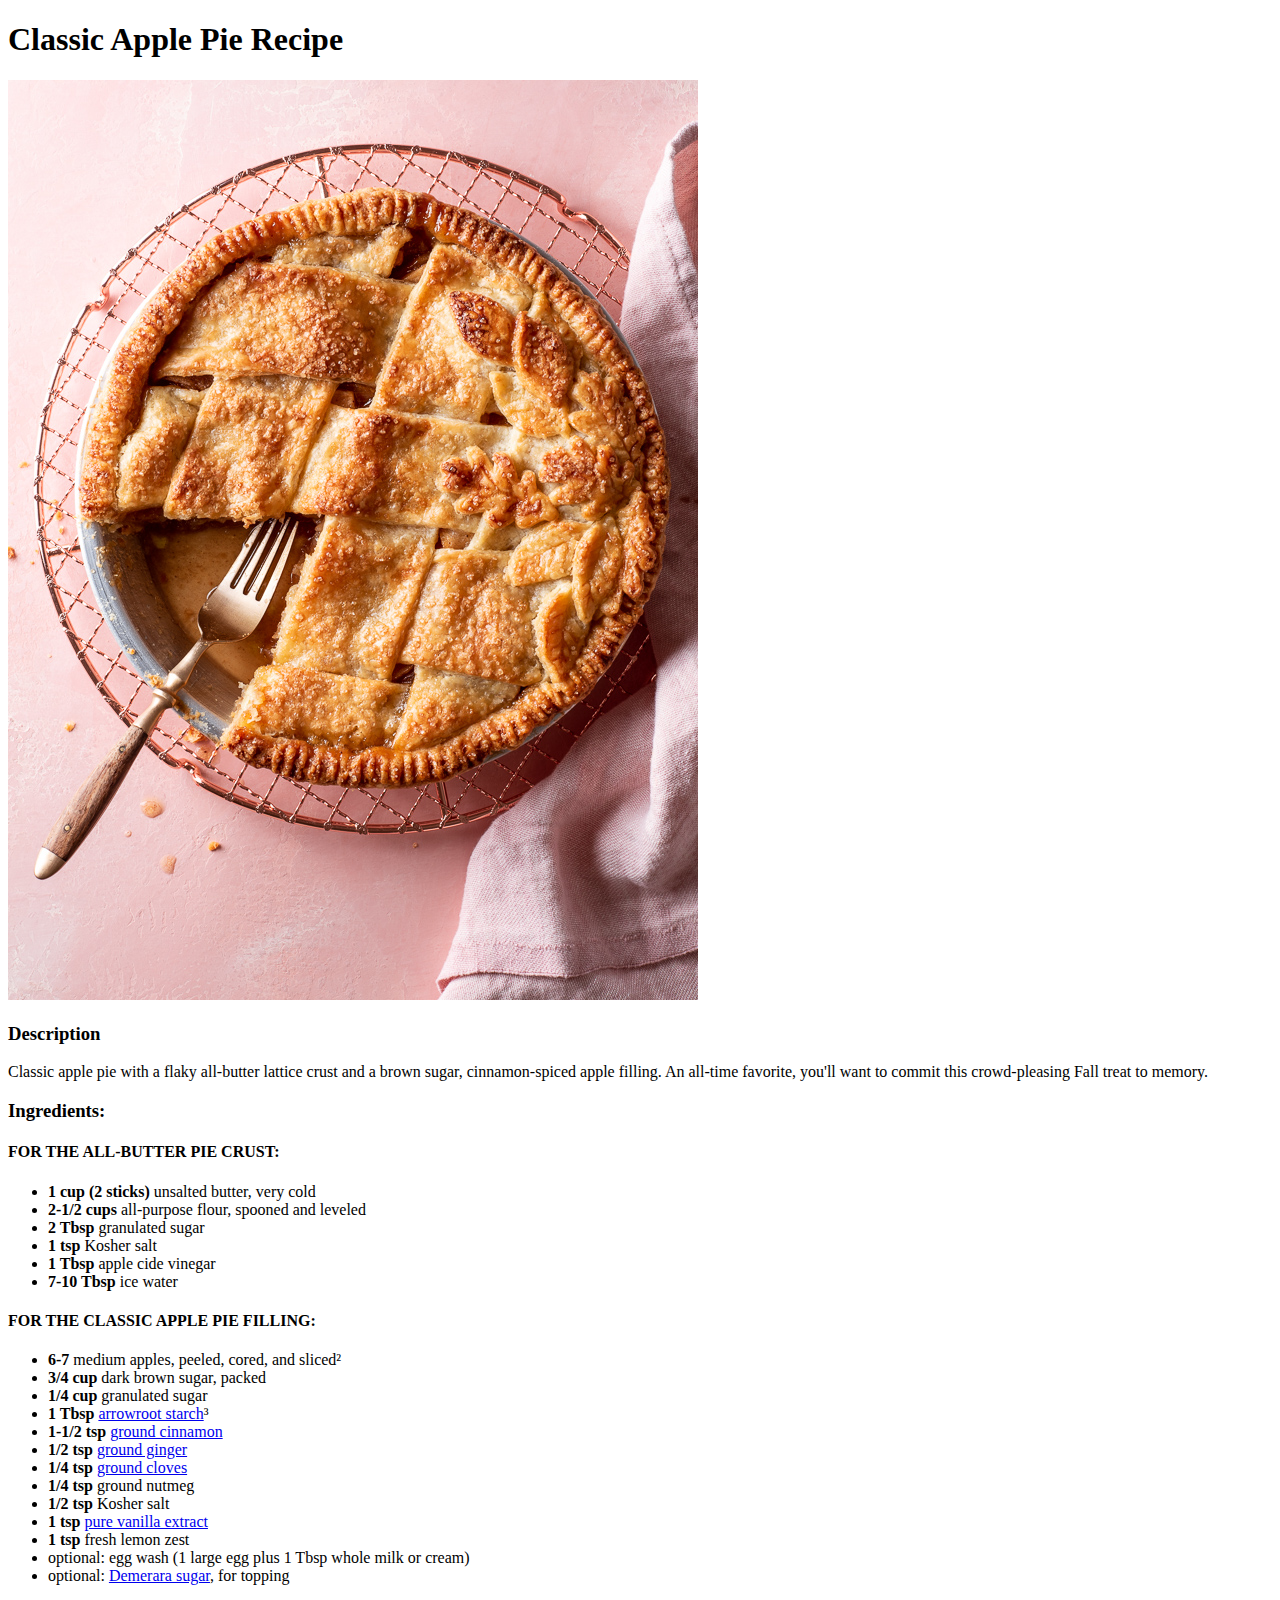
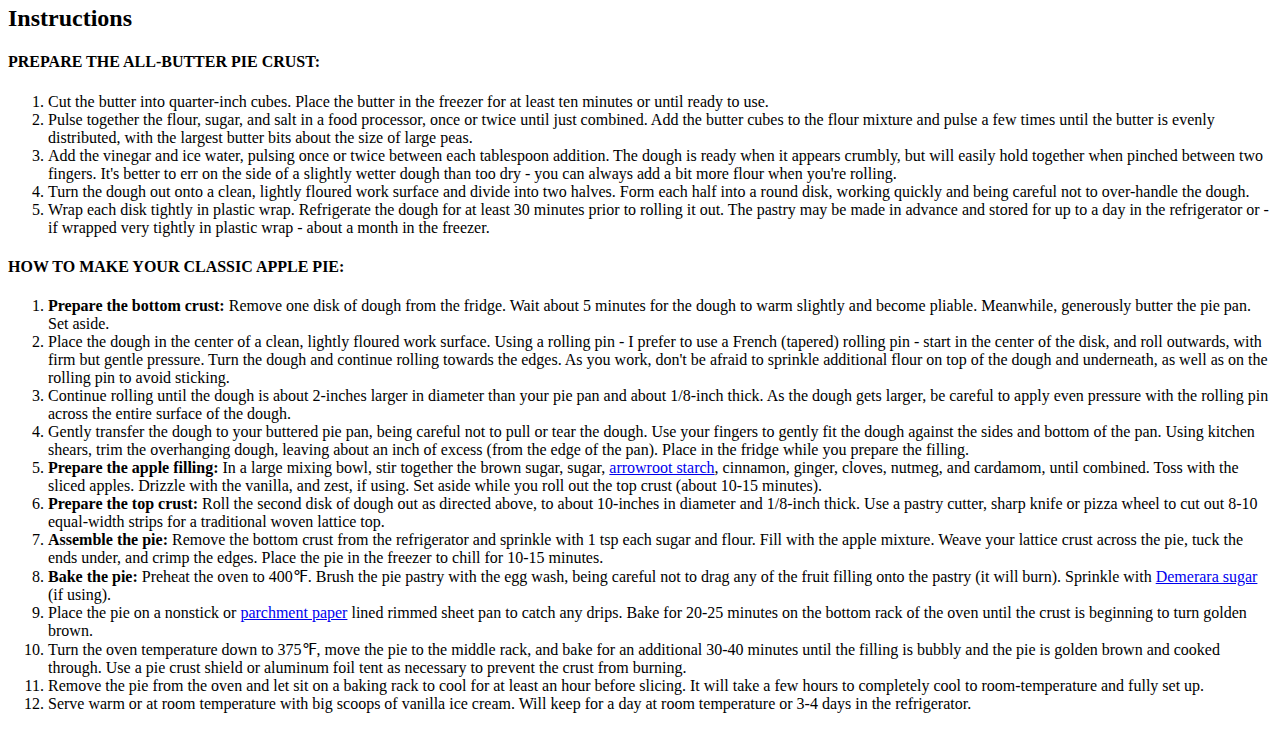
==== recipes/apple_pie.html @ 7f5e879c "Beautified all files" ====
<!DOCTYPE html>
<html lang="en">

<head>
  <meta charset="UTF-8">
  <meta name="viewport" content="width=device-width, initial-scale=1.0">
  <title>Classic Apple Pie Recipe</title>
</head>

<body>
  <h1>Classic Apple Pie Recipe</h1>
  <a href="https://www.forkknifeswoon.com/classic-apple-pie/" target="_blank"><img src="../images/apple_pie.jpg"
      alt="Image of Apple Pie" /></a>
  <h3>Description</h3>
  <p>Classic apple pie with a flaky all-butter lattice crust and a brown sugar, cinnamon-spiced apple filling. An
    all-time favorite, you'll want to commit this crowd-pleasing Fall treat to memory.</p>

  <h3>Ingredients:</h3>
  <h4>FOR THE ALL-BUTTER PIE CRUST:</h4>
  <ul>
    <li><strong>1 cup (2 sticks)</strong> unsalted butter, very cold</li>
    <li><strong>2-1/2 cups</strong> all-purpose flour, spooned and leveled</li>
    <li><strong>2 Tbsp</strong> granulated sugar</li>
    <li><strong>1 tsp</strong> Kosher salt</li>
    <li><strong>1 Tbsp</strong> apple cide vinegar</li>
    <li><strong>7-10 Tbsp</strong> ice water</li>
  </ul>

  <h4>FOR THE CLASSIC APPLE PIE FILLING:</h4>
  <ul>
    <li><strong>6-7</strong> medium apples, peeled, cored, and sliced²</li>
    <li><strong>3/4 cup</strong> dark brown sugar, packed</li>
    <li><strong>1/4 cup</strong> granulated sugar</li>
    <li><strong>1 Tbsp </strong><a
        href="https://www.amazon.co.uk/s?k=Bob%27s+Red+Mill+Arrowroot+Starch+%2F+Flour%2C+16+Ounce+%28Pack+of+1%29&linkCode=gg3&linkId=a192e59751377b68f33fb953cc9ed6a9&tag=forkniswo-20&ref=as_li_ss_tl"
        target="_blank">arrowroot starch</a>³</li>
    <li><strong>1-1/2 tsp </strong><a
        href="https://www.amazon.co.uk/s?k=365+by+Whole+Foods+Market%2C+Cinnamon+Ground+Organic%2C+1.9+Ounce&linkCode=gg3&linkId=10aeef549580f76fd2378245e97ea18b&tag=forkniswo-20&ref=as_li_ss_tl"
        target="_blank">ground cinnamon</a></li>
    <li><strong>1/2 tsp </strong><a
        href="https://www.amazon.co.uk/s?k=365+by+Whole+Foods+Market%2C+Ginger+Ground+Organic%2C+1.52+Ounce&linkCode=gg3&linkId=aa2f5ff248ae605190d420aa994006b0&tag=forkniswo-20&ref=as_li_ss_tl"
        target="_blank">ground ginger</a></li>
    <li><strong>1/4 tsp </strong><a
        href="https://www.amazon.co.uk/s?k=365+by+Whole+Foods+Market%2C+Cloves+Ground+Organic%2C+1.87+Ounce&linkCode=gg3&linkId=423d7441d3543e0be65653d5c7129d16&tag=forkniswo-20&ref=as_li_ss_tl"
        target="_blank">ground cloves</a></li>
    <li><strong>1/4 tsp</strong> ground nutmeg</li>
    <li><strong>1/2 tsp</strong> Kosher salt</li>
    <li><strong>1 tsp </strong><a
        href="https://www.amazon.co.uk/dp/B0000VLU0I/ref=as_li_ss_tl?psc=0&ref_=lv_ov_lig_dp_it&coliid=I1C3OZBNUNXVL1&language=en_US&colid=18I6DTYMBRQOP&linkCode=gg2&linkId=5f908bd9967e2613d0cbfd84f0d61730&tag=forkniswo-20"
        target="_blank">pure vanilla extract</a></li>
    <li><strong>1 tsp</strong> fresh lemon zest</li>
    <li>optional: egg wash (1 large egg plus 1 Tbsp whole milk or cream)</li>
    <li>optional: <a
        href="https://www.amazon.co.uk/s?k=Demerara+Baking+Sugar%2C+16+Oz%2C+16+Oz&linkCode=gg3&linkId=b2436046b59e87fa461bf532bc180e7f&tag=forkniswo-20&ref=as_li_ss_tl"
        target="_blank">Demerara sugar</a>, for topping</li>
  </ul>

  <h2>Instructions</h2>
  <h4>PREPARE THE ALL-BUTTER PIE CRUST:</h4>
  <ol>
    <li>Cut the butter into quarter-inch cubes. Place the butter in the freezer for at least ten minutes or until ready
      to use.</li>
    <li>Pulse together the flour, sugar, and salt in a food processor, once or twice until just combined. Add the butter
      cubes to the flour mixture and pulse a few times until the butter is evenly distributed, with the largest butter
      bits about the size of large peas.</li>
    <li>Add the vinegar and ice water, pulsing once or twice between each tablespoon addition. The dough is ready when
      it appears crumbly, but will easily hold together when pinched between two fingers. It's better to err on the side
      of a slightly wetter dough than too dry - you can always add a bit more flour when you're rolling.</li>
    <li>Turn the dough out onto a clean, lightly floured work surface and divide into two halves. Form each half into a
      round disk, working quickly and being careful not to over-handle the dough.</li>
    <li>Wrap each disk tightly in plastic wrap. Refrigerate the dough for at least 30 minutes prior to rolling it out.
      The pastry may be made in advance and stored for up to a day in the refrigerator or - if wrapped very tightly in
      plastic wrap - about a month in the freezer.</li>
  </ol>
  <h4>HOW TO MAKE YOUR CLASSIC APPLE PIE:</h4>
  <ol>
    <li><strong>Prepare the bottom crust:</strong> Remove one disk of dough from the fridge. Wait about 5 minutes for
      the dough to warm slightly and become pliable. Meanwhile, generously butter the pie pan. Set aside.</li>
    <li>Place the dough in the center of a clean, lightly floured work surface. Using a rolling pin - I prefer to use a
      French (tapered) rolling pin - start in the center of the disk, and roll outwards, with firm but gentle pressure.
      Turn the dough and continue rolling towards the edges. As you work, don't be afraid to sprinkle additional flour
      on top of the dough and underneath, as well as on the rolling pin to avoid sticking.</li>
    <li>Continue rolling until the dough is about 2-inches larger in diameter than your pie pan and about 1/8-inch
      thick. As the dough gets larger, be careful to apply even pressure with the rolling pin across the entire surface
      of the dough.</li>
    <li>Gently transfer the dough to your buttered pie pan, being careful not to pull or tear the dough. Use your
      fingers to gently fit the dough against the sides and bottom of the pan. Using kitchen shears, trim the
      overhanging dough, leaving about an inch of excess (from the edge of the pan). Place in the fridge while you
      prepare the filling.</li>
    <li><strong>Prepare the apple filling:</strong> In a large mixing bowl, stir together the brown sugar, sugar, <a
        href="https://www.amazon.co.uk/s?k=Bob%27s+Red+Mill+Arrowroot+Starch+%2F+Flour%2C+16+Ounce+%28Pack+of+1%29&linkCode=gg3&linkId=a192e59751377b68f33fb953cc9ed6a9&tag=forkniswo-20&ref=as_li_ss_tl"
        target="_blank">arrowroot starch</a>, cinnamon, ginger, cloves, nutmeg, and cardamom, until combined. Toss with
      the sliced apples. Drizzle with the vanilla, and zest, if using. Set aside while you roll out the top crust (about
      10-15 minutes).</li>
    <li><strong>Prepare the top crust:</strong> Roll the second disk of dough out as directed above, to about 10-inches
      in diameter and 1/8-inch thick. Use a pastry cutter, sharp knife or pizza wheel to cut out 8-10 equal-width strips
      for a traditional woven lattice top.</li>
    <li><strong>Assemble the pie:</strong> Remove the bottom crust from the refrigerator and sprinkle with 1 tsp each
      sugar and flour. Fill with the apple mixture. Weave your lattice crust across the pie, tuck the ends under, and
      crimp the edges. Place the pie in the freezer to chill for 10-15 minutes.</li>
    <li><strong>Bake the pie:</strong> Preheat the oven to 400℉. Brush the pie pastry with the egg wash, being careful
      not to drag any of the fruit filling onto the pastry (it will burn). Sprinkle with <a
        href="https://www.amazon.co.uk/s?k=Demerara+Baking+Sugar%2C+16+Oz%2C+16+Oz&linkCode=gg3&linkId=b2436046b59e87fa461bf532bc180e7f&tag=forkniswo-20&ref=as_li_ss_tl"
        target="_blank">Demerara sugar</a> (if using).</li>
    <li>Place the pie on a nonstick or <a
        href="https://www.amazon.co.uk/dp/B000U5U6T0/ref=as_li_ss_tl?dchild=1&keywords=parchment+paper+sheets+if+you+care&language=en_US&sr=8-6&linkCode=gg2&linkId=d16c3269ea5923426fc53224db793268&tag=forkniswo-20"
        target="_blank">parchment paper</a> lined rimmed sheet pan to catch any drips. Bake for 20-25 minutes on the
      bottom rack of the oven until the crust is beginning to turn golden brown.</li>
    <li>Turn the oven temperature down to 375℉, move the pie to the middle rack, and bake for an additional 30-40
      minutes until the filling is bubbly and the pie is golden brown and cooked through. Use a pie crust shield or
      aluminum foil tent as necessary to prevent the crust from burning.</li>
    <li>Remove the pie from the oven and let sit on a baking rack to cool for at least an hour before slicing. It will
      take a few hours to completely cool to room-temperature and fully set up.</li>
    <li>Serve warm or at room temperature with big scoops of vanilla ice cream. Will keep for a day at room temperature
      or 3-4 days in the refrigerator.</li>
  </ol>

</body>

</html>
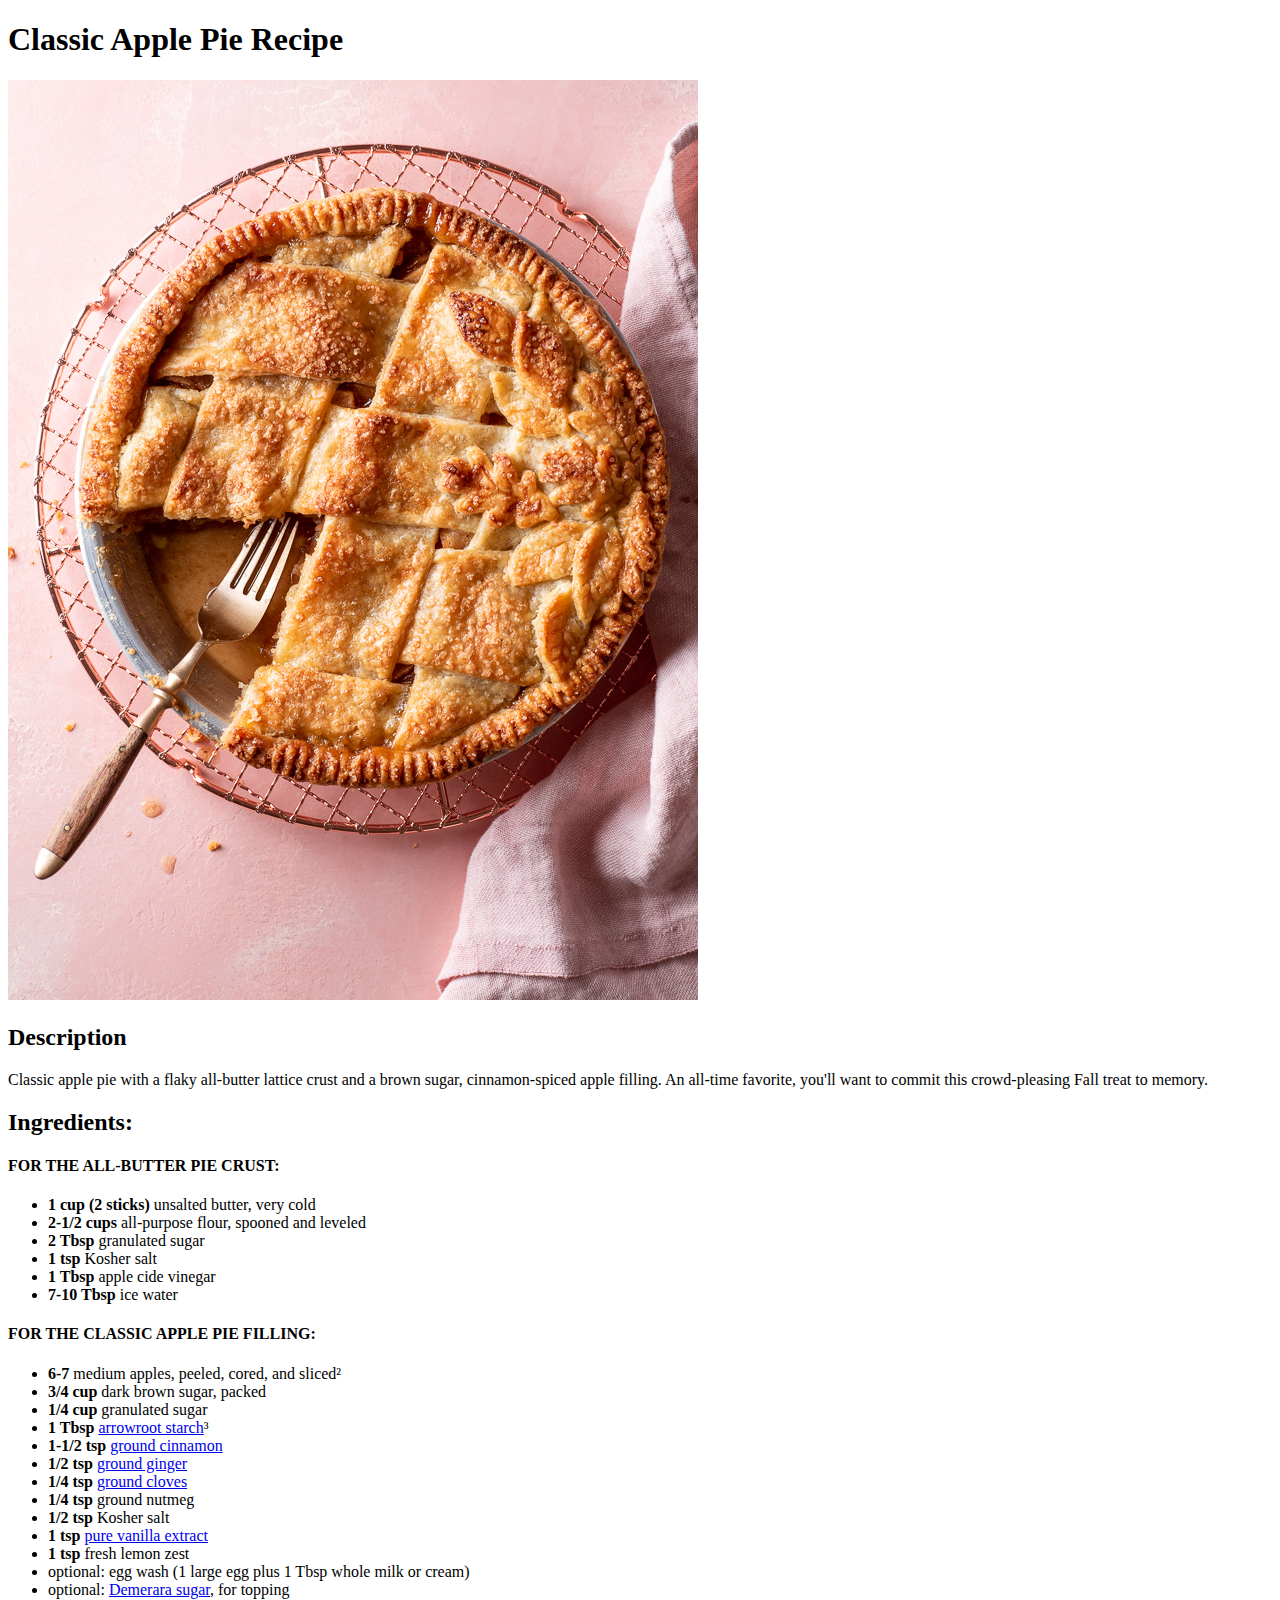
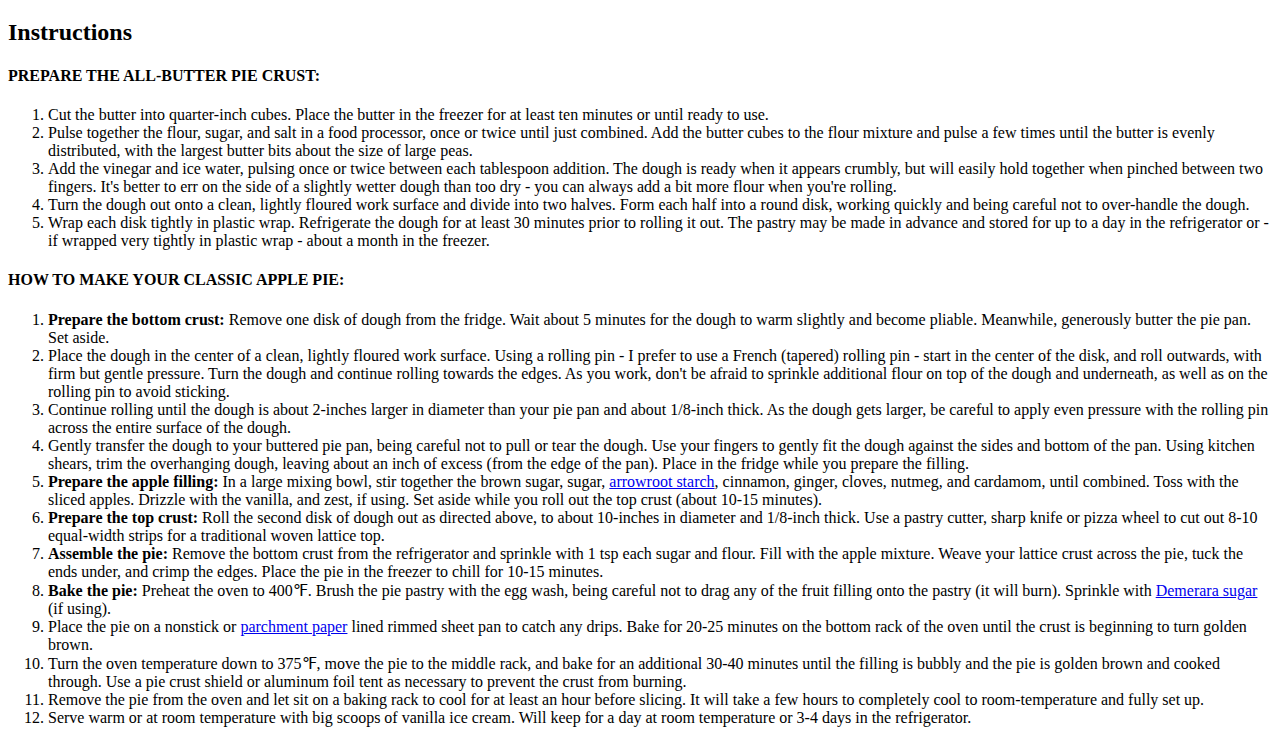
==== commit 408c194a: "Updated headings and fixed typo" ====
--- a/recipes/apple_pie.html
+++ b/recipes/apple_pie.html
@@ -11,11 +11,11 @@
   <h1>Classic Apple Pie Recipe</h1>
   <a href="https://www.forkknifeswoon.com/classic-apple-pie/" target="_blank"><img src="../images/apple_pie.jpg"
       alt="Image of Apple Pie" /></a>
-  <h3>Description</h3>
+  <h2>Description</h2>
   <p>Classic apple pie with a flaky all-butter lattice crust and a brown sugar, cinnamon-spiced apple filling. An
     all-time favorite, you'll want to commit this crowd-pleasing Fall treat to memory.</p>
 
-  <h3>Ingredients:</h3>
+  <h2>Ingredients:</h2>
   <h4>FOR THE ALL-BUTTER PIE CRUST:</h4>
   <ul>
     <li><strong>1 cup (2 sticks)</strong> unsalted butter, very cold</li>
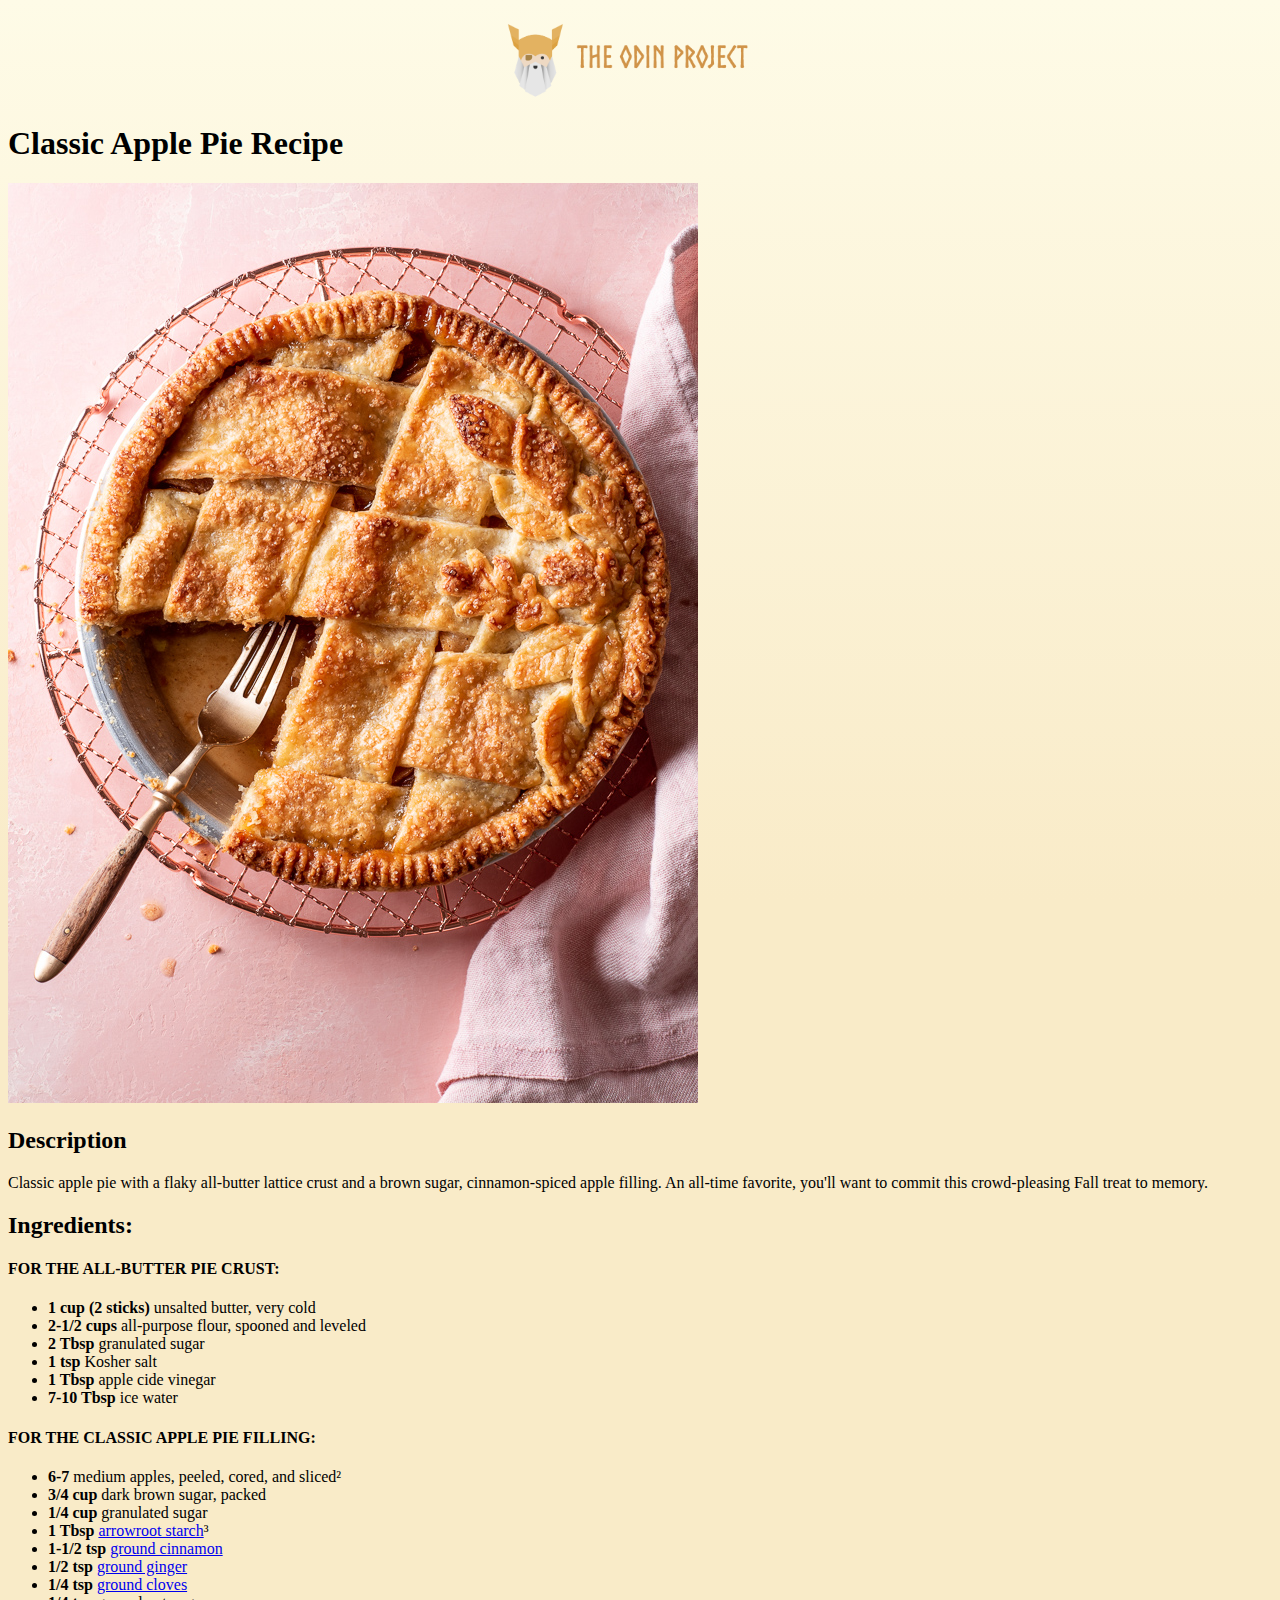
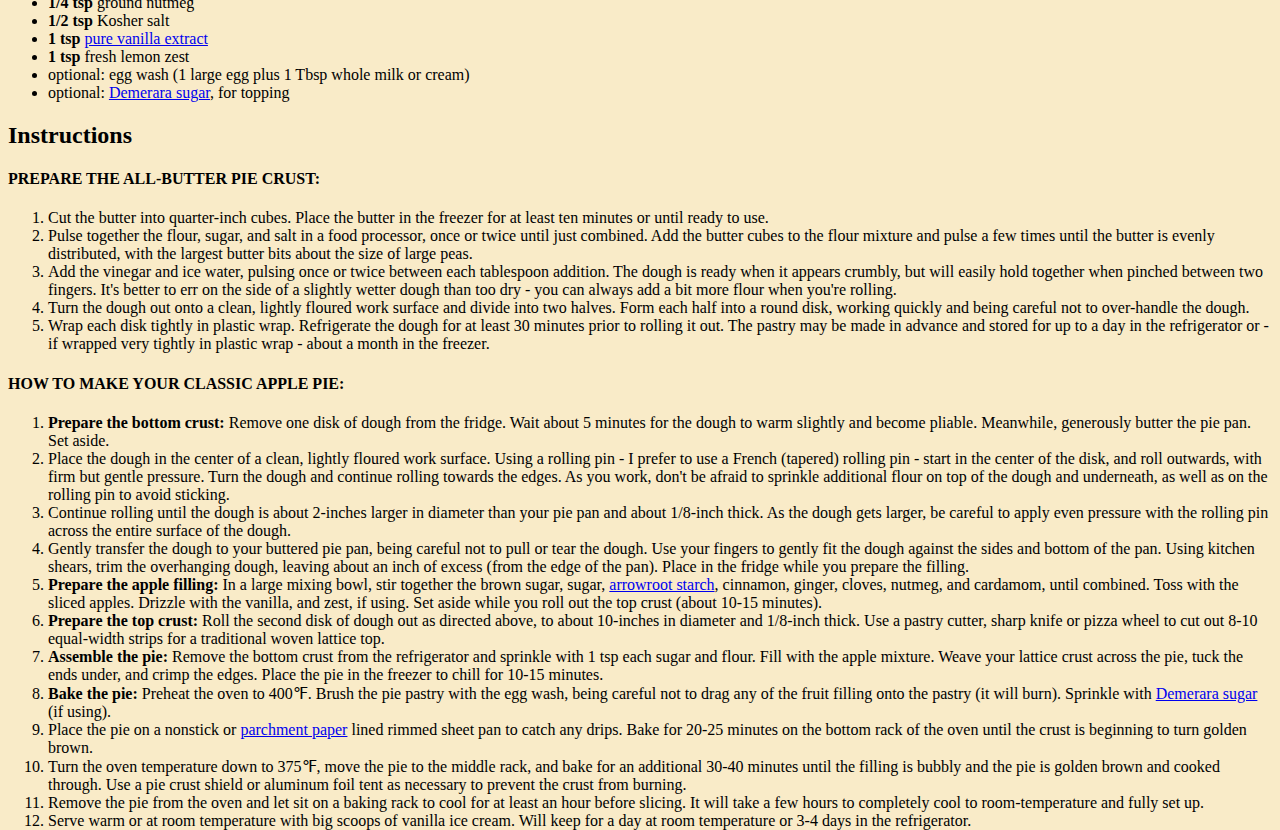
==== commit 5c56fa12: "Added logo to recipes and redirects to index.html" ====
--- a/recipes/apple_pie.html
+++ b/recipes/apple_pie.html
@@ -4,10 +4,19 @@
 <head>
   <meta charset="UTF-8">
   <meta name="viewport" content="width=device-width, initial-scale=1.0">
+   <!-- Google Fonts -->
+   <link rel="preconnect" href="https://fonts.googleapis.com">
+   <link rel="preconnect" href="https://fonts.gstatic.com" crossorigin>
+   <!-- Title -->
   <title>Classic Apple Pie Recipe</title>
+  <!-- CSS Link -->
+  <link rel="stylesheet" href="recipes.css" />
 </head>
 
 <body>
+  <!-- Logo -->
+  <a href="../index.html"><img id="logo" src="../images/logo.png" alt="The Odin Project logo" /></a>
+
   <h1>Classic Apple Pie Recipe</h1>
   <a href="https://www.forkknifeswoon.com/classic-apple-pie/" target="_blank"><img src="../images/apple_pie.jpg"
       alt="Image of Apple Pie" /></a>
--- a/recipes/recipes.css
+++ b/recipes/recipes.css
@@ -0,0 +1,19 @@
+/* SELECTORS */
+html{
+  height:100vh;
+  background: linear-gradient(#FEFBE7, #F9EBC8);
+  background-color: #F9EBC8;
+  background-repeat: no-repeat;
+}
+
+/* CLASS SELECTORS */
+
+
+
+/* ID SELECTORS */
+#logo{
+  display: block;
+  height: auto;
+  width:300px;
+  margin: 20px auto;
+}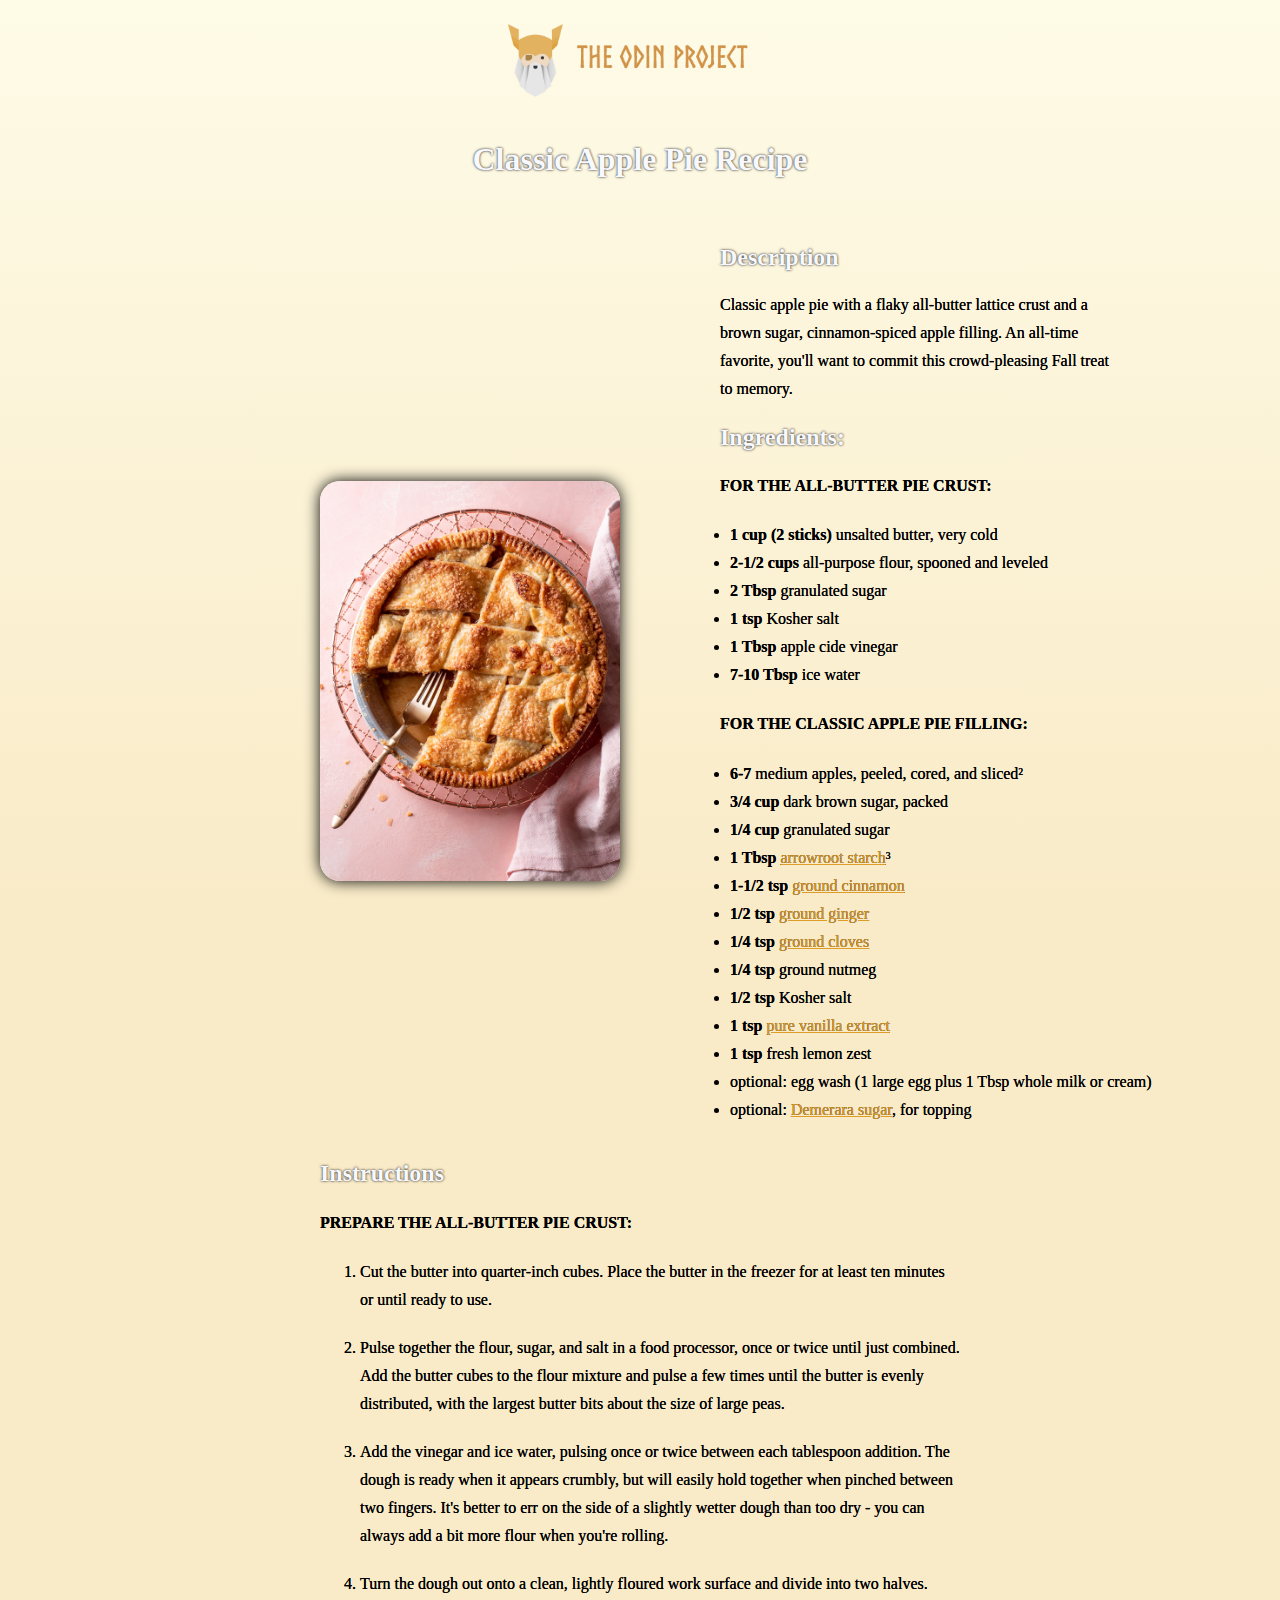
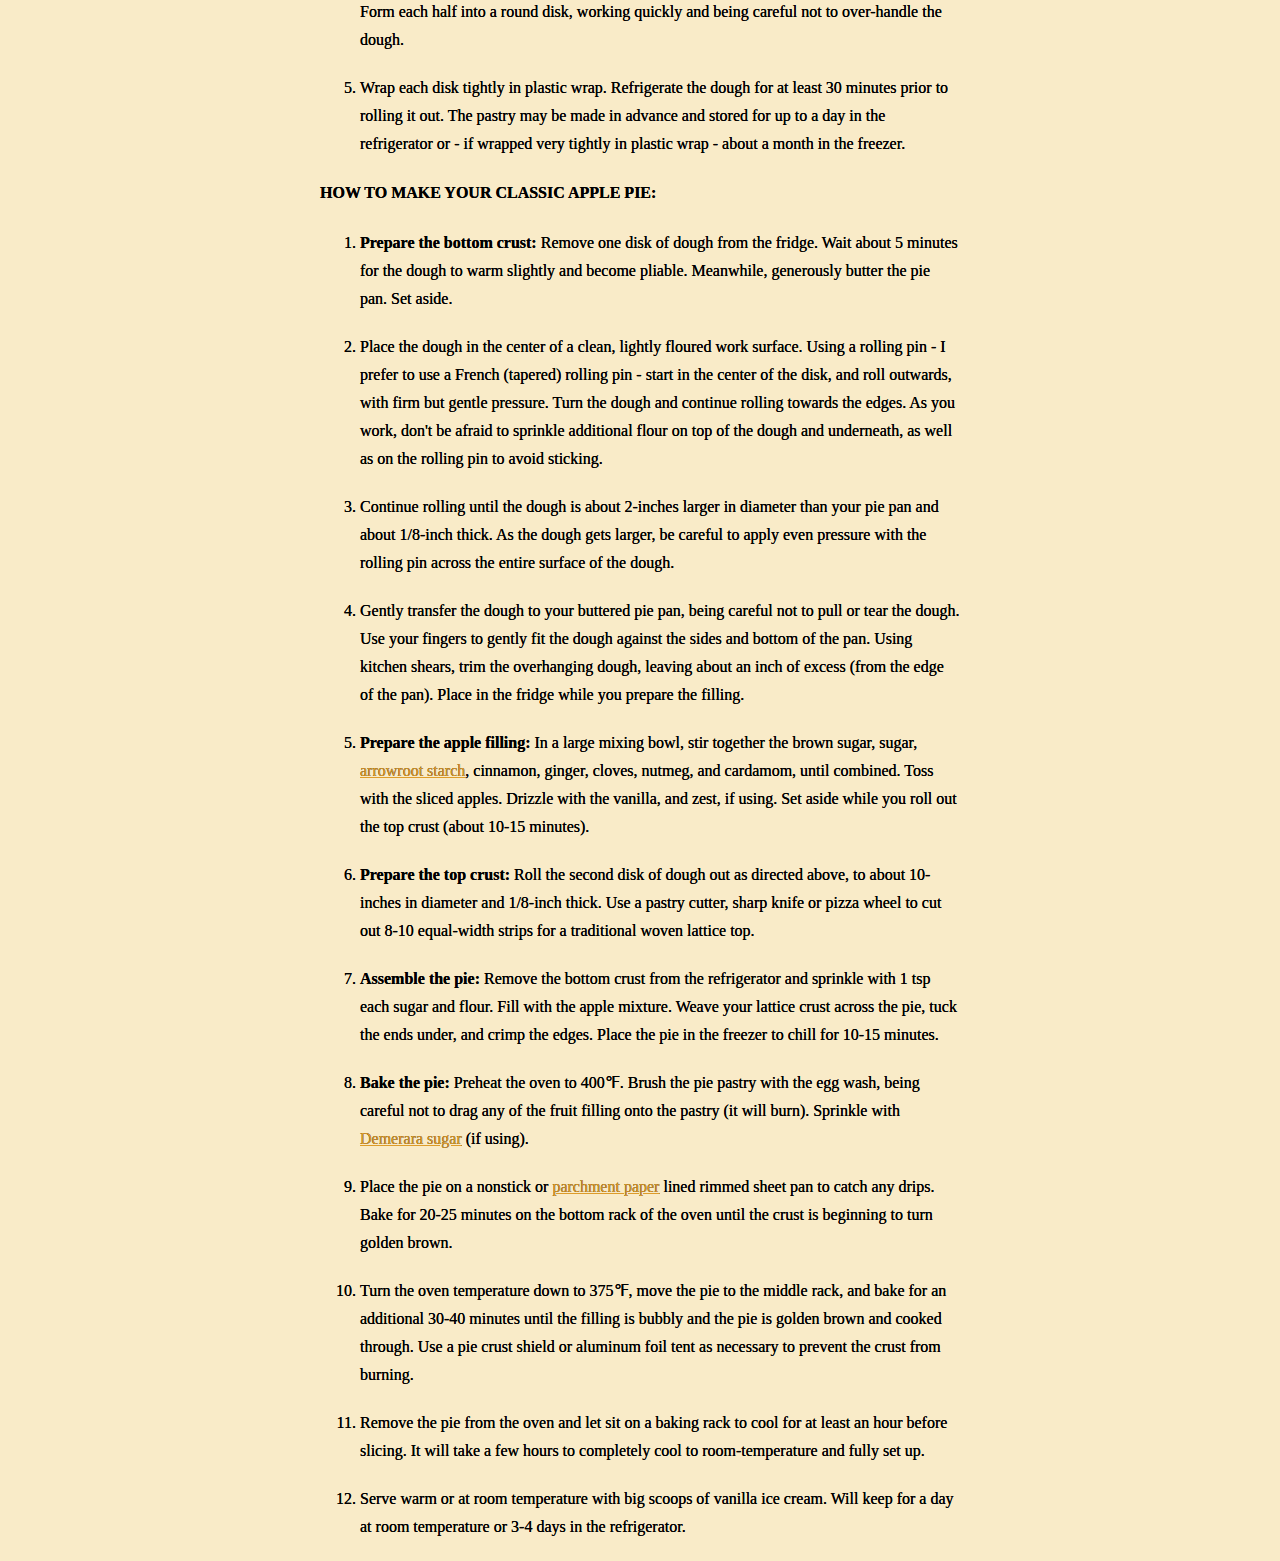
==== commit f5c8d138: "Updated structure for apple_pie.html" ====
--- a/recipes/apple_pie.html
+++ b/recipes/apple_pie.html
@@ -17,13 +17,20 @@
   <!-- Logo -->
   <a href="../index.html"><img id="logo" src="../images/logo.png" alt="The Odin Project logo" /></a>
 
+  <div class="container">
+    <div class="item">
   <h1>Classic Apple Pie Recipe</h1>
-  <a href="https://www.forkknifeswoon.com/classic-apple-pie/" target="_blank"><img src="../images/apple_pie.jpg"
+  </div>
+  <div class="item-group">
+  <a href="https://www.forkknifeswoon.com/classic-apple-pie/" target="_blank"><img src="../images/apple_pie.jpg" class="food-img" 
       alt="Image of Apple Pie" /></a>
+      <div class="item">
+      <div class="item">
   <h2>Description</h2>
   <p>Classic apple pie with a flaky all-butter lattice crust and a brown sugar, cinnamon-spiced apple filling. An
     all-time favorite, you'll want to commit this crowd-pleasing Fall treat to memory.</p>
-
+  </div>
+  <div class="item">
   <h2>Ingredients:</h2>
   <h4>FOR THE ALL-BUTTER PIE CRUST:</h4>
   <ul>
@@ -63,7 +70,10 @@
         href="https://www.amazon.co.uk/s?k=Demerara+Baking+Sugar%2C+16+Oz%2C+16+Oz&linkCode=gg3&linkId=b2436046b59e87fa461bf532bc180e7f&tag=forkniswo-20&ref=as_li_ss_tl"
         target="_blank">Demerara sugar</a>, for topping</li>
   </ul>
-
+</div>
+  </div>
+</div>
+<div class="item">
   <h2>Instructions</h2>
   <h4>PREPARE THE ALL-BUTTER PIE CRUST:</h4>
   <ol>
@@ -124,6 +134,8 @@
       or 3-4 days in the refrigerator.</li>
   </ol>
 
+</div>
+</div>
 </body>
 
 </html>--- a/recipes/recipes.css
+++ b/recipes/recipes.css
@@ -6,9 +6,72 @@
   background-repeat: no-repeat;
 }
 
+body{
+  font-family: 'Aboreto', cursive;
+  text-shadow: 0px 0px 0.5px #000000;
+}
+
+ul{
+  padding: 0;
+  margin-left: 10px;
+}
+
+ol li{
+  margin-bottom: 20px;
+}
+
+h1{
+  margin-bottom: 50px;
+}
+
+h1,
+h2,
+h3{
+  text-shadow: 0px 0px 2.5px rgba(0,0,0);
+  color: ghostwhite;
+}
+
+a{
+  color: #de9c29;
+}
+
 /* CLASS SELECTORS */
+.container{
+  display: flex;
+  flex-direction: column;
+  align-items: center;
+}
 
+.container div{
+  width: 50vw;
+}
 
+.container h1, .container .food-img{
+  text-align: center;
+}
+
+.food-img{
+  display: block;
+  width: 300px;
+  margin: 0 auto;
+  border-radius: 20px;
+  box-shadow: 0px 0px 15px 0px #000000;
+}
+
+.item-group{
+  display: flex;
+  gap: 100px;
+  align-items: center;
+}
+
+.item{
+  max-width: 400px;
+  line-height: 1.75rem;
+}
+
+.item:last-child{
+  max-width: 50vw;
+}
 
 /* ID SELECTORS */
 #logo{
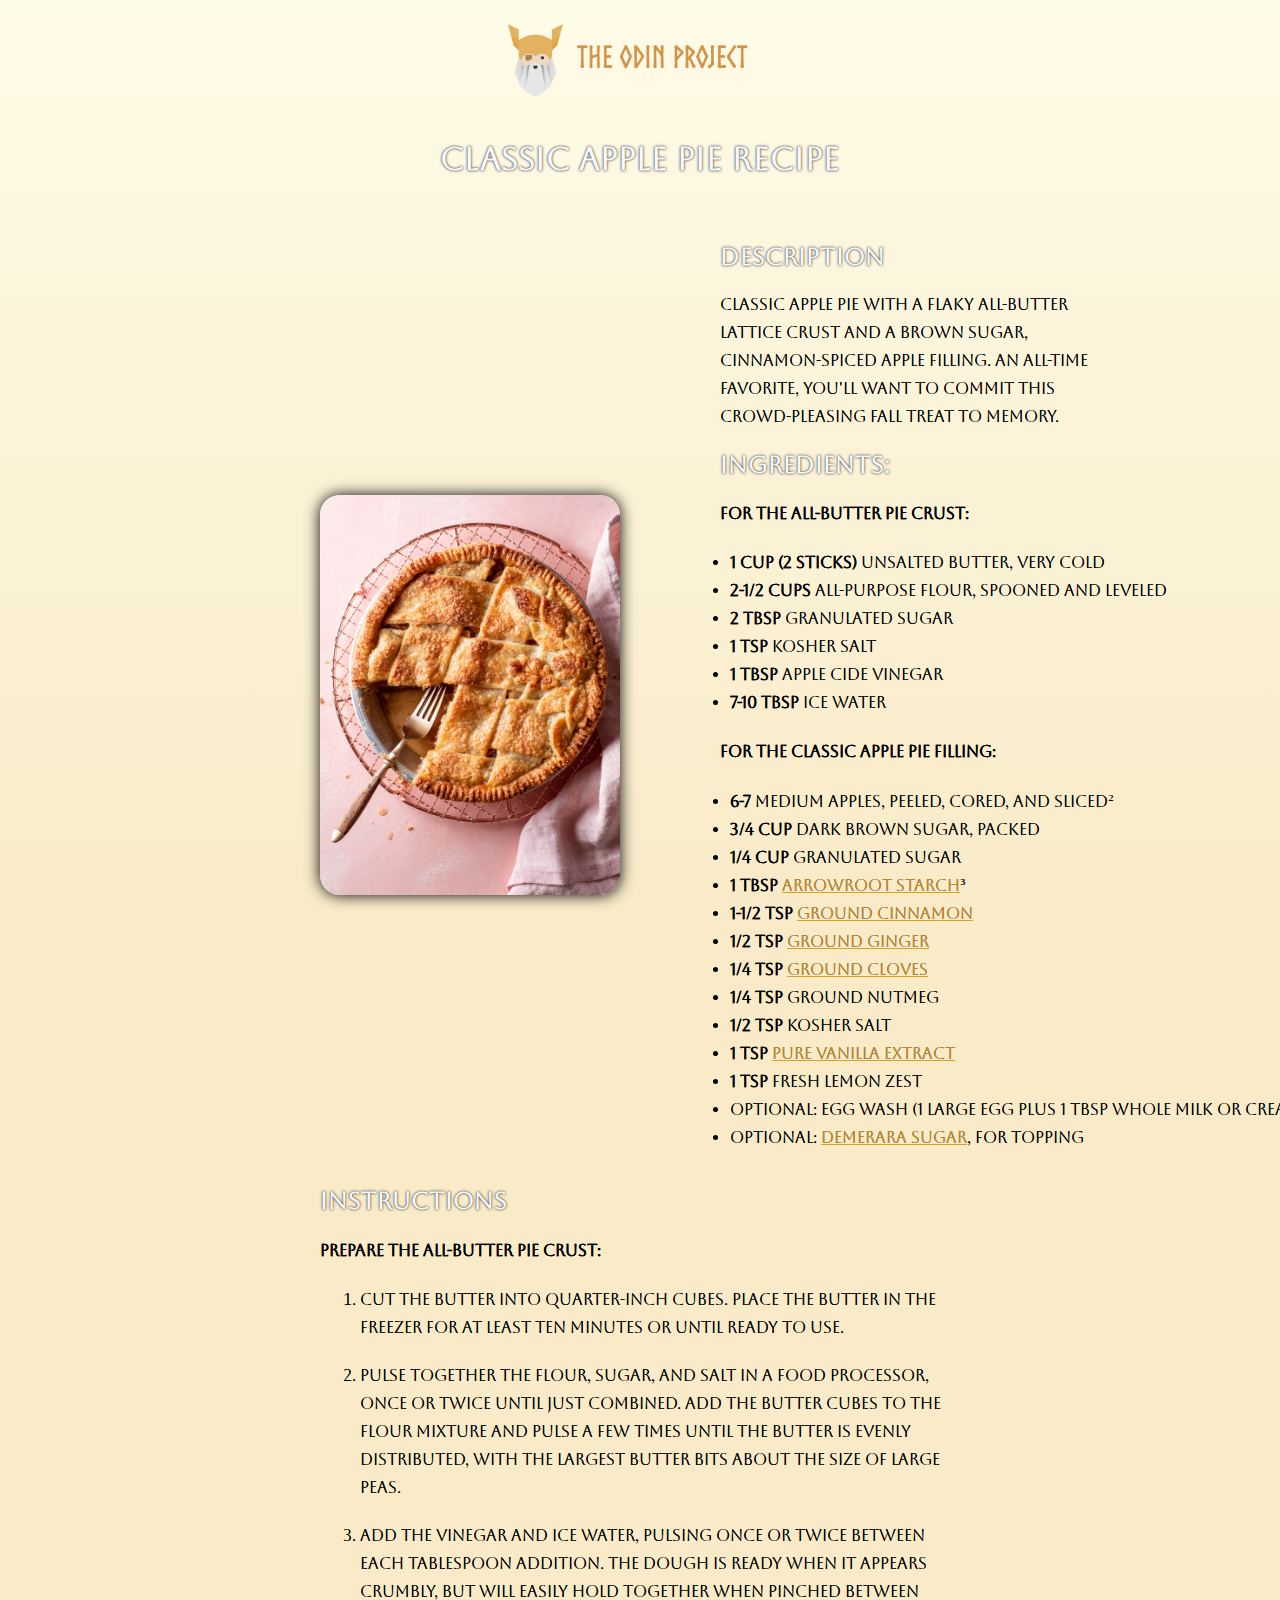
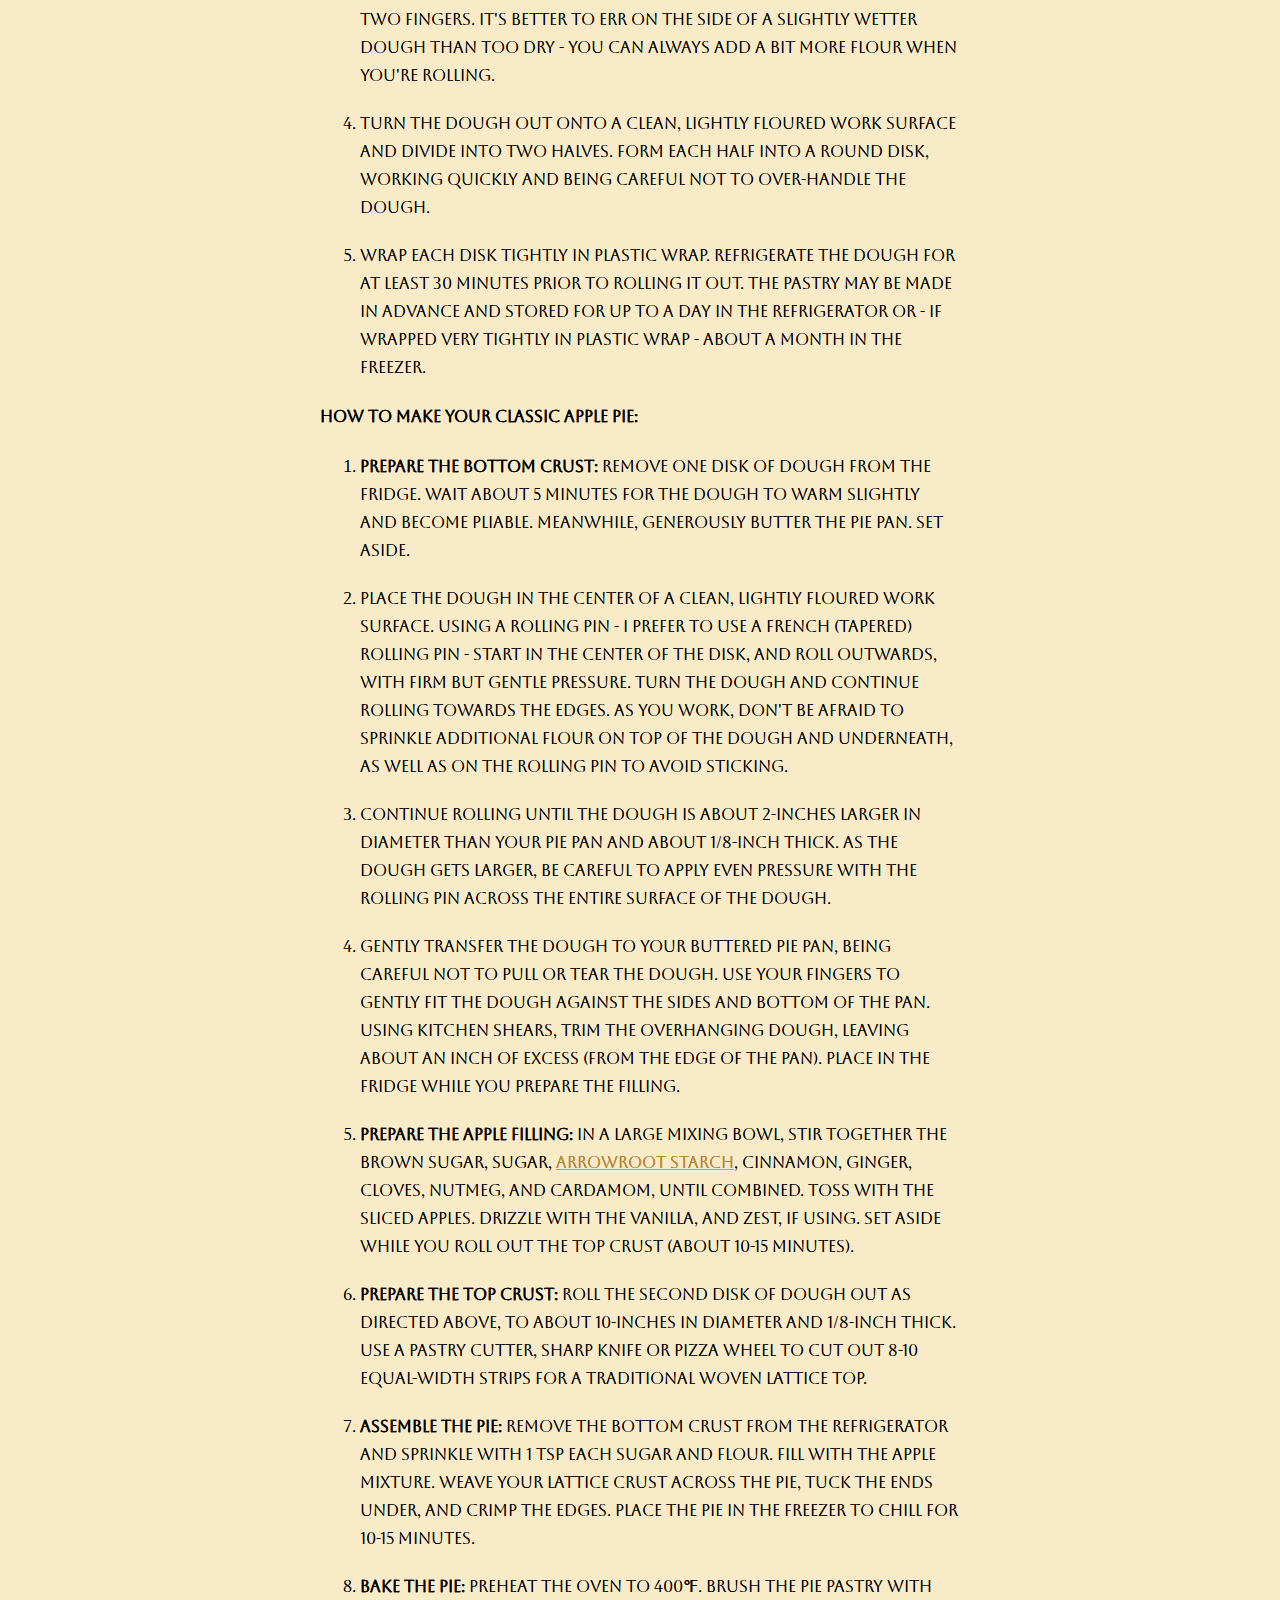
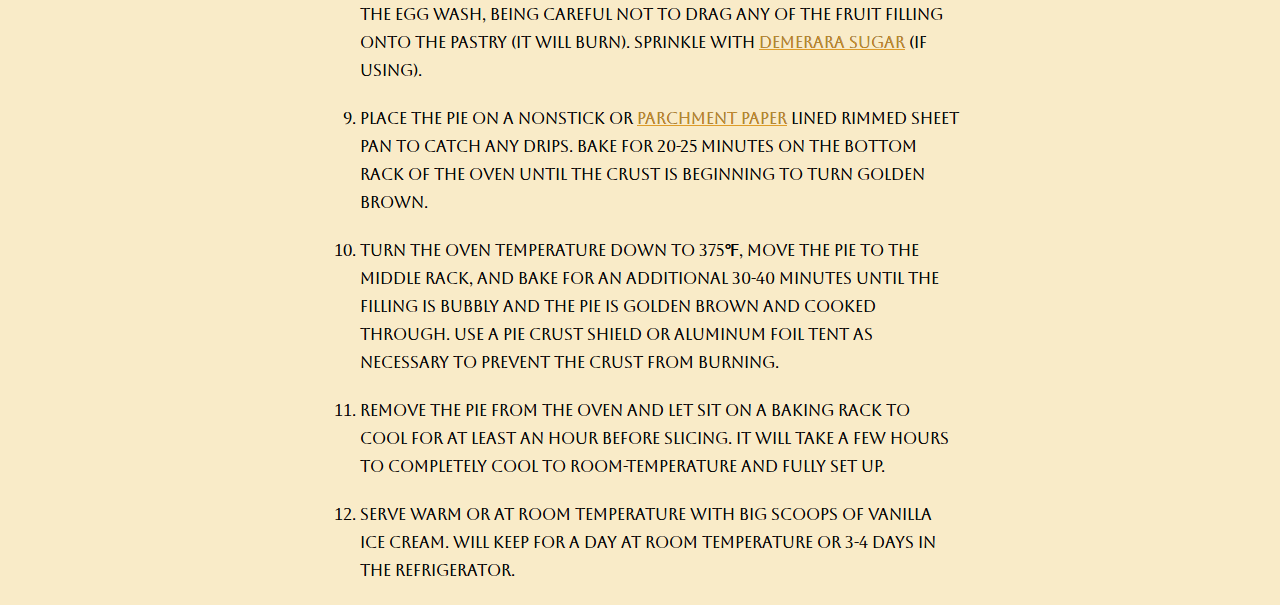
==== commit 94b1ad52: "Added font to apple_pie.html and misa_soba.html" ====
--- a/recipes/apple_pie.html
+++ b/recipes/apple_pie.html
@@ -4,10 +4,11 @@
 <head>
   <meta charset="UTF-8">
   <meta name="viewport" content="width=device-width, initial-scale=1.0">
-   <!-- Google Fonts -->
-   <link rel="preconnect" href="https://fonts.googleapis.com">
-   <link rel="preconnect" href="https://fonts.gstatic.com" crossorigin>
-   <!-- Title -->
+  <!-- Google Fonts -->
+  <link rel="preconnect" href="https://fonts.googleapis.com">
+  <link rel="preconnect" href="https://fonts.gstatic.com" crossorigin>
+  <link href="https://fonts.googleapis.com/css2?family=Aboreto&display=swap" rel="stylesheet">
+  <!-- Title -->
   <title>Classic Apple Pie Recipe</title>
   <!-- CSS Link -->
   <link rel="stylesheet" href="recipes.css" />
@@ -19,123 +20,146 @@
 
   <div class="container">
     <div class="item">
-  <h1>Classic Apple Pie Recipe</h1>
+      <h1>Classic Apple Pie Recipe</h1>
+    </div>
+    <div class="item-group">
+      <a href="https://www.forkknifeswoon.com/classic-apple-pie/" target="_blank"><img src="../images/apple_pie.jpg"
+          class="food-img" alt="Image of Apple Pie" /></a>
+      <div class="item">
+        <div class="item">
+          <h2>Description</h2>
+          <p>Classic apple pie with a flaky all-butter lattice crust and a brown sugar, cinnamon-spiced apple filling.
+            An
+            all-time favorite, you'll want to commit this crowd-pleasing Fall treat to memory.</p>
+        </div>
+        <div class="item">
+          <h2>Ingredients:</h2>
+          <h4>FOR THE ALL-BUTTER PIE CRUST:</h4>
+          <ul>
+            <li><strong>1 cup (2 sticks)</strong> unsalted butter, very cold</li>
+            <li><strong>2-1/2 cups</strong> all-purpose flour, spooned and leveled</li>
+            <li><strong>2 Tbsp</strong> granulated sugar</li>
+            <li><strong>1 tsp</strong> Kosher salt</li>
+            <li><strong>1 Tbsp</strong> apple cide vinegar</li>
+            <li><strong>7-10 Tbsp</strong> ice water</li>
+          </ul>
+
+          <h4>FOR THE CLASSIC APPLE PIE FILLING:</h4>
+          <ul>
+            <li><strong>6-7</strong> medium apples, peeled, cored, and sliced²</li>
+            <li><strong>3/4 cup</strong> dark brown sugar, packed</li>
+            <li><strong>1/4 cup</strong> granulated sugar</li>
+            <li><strong>1 Tbsp </strong><a
+                href="https://www.amazon.co.uk/s?k=Bob%27s+Red+Mill+Arrowroot+Starch+%2F+Flour%2C+16+Ounce+%28Pack+of+1%29&linkCode=gg3&linkId=a192e59751377b68f33fb953cc9ed6a9&tag=forkniswo-20&ref=as_li_ss_tl"
+                target="_blank">arrowroot starch</a>³</li>
+            <li><strong>1-1/2 tsp </strong><a
+                href="https://www.amazon.co.uk/s?k=365+by+Whole+Foods+Market%2C+Cinnamon+Ground+Organic%2C+1.9+Ounce&linkCode=gg3&linkId=10aeef549580f76fd2378245e97ea18b&tag=forkniswo-20&ref=as_li_ss_tl"
+                target="_blank">ground cinnamon</a></li>
+            <li><strong>1/2 tsp </strong><a
+                href="https://www.amazon.co.uk/s?k=365+by+Whole+Foods+Market%2C+Ginger+Ground+Organic%2C+1.52+Ounce&linkCode=gg3&linkId=aa2f5ff248ae605190d420aa994006b0&tag=forkniswo-20&ref=as_li_ss_tl"
+                target="_blank">ground ginger</a></li>
+            <li><strong>1/4 tsp </strong><a
+                href="https://www.amazon.co.uk/s?k=365+by+Whole+Foods+Market%2C+Cloves+Ground+Organic%2C+1.87+Ounce&linkCode=gg3&linkId=423d7441d3543e0be65653d5c7129d16&tag=forkniswo-20&ref=as_li_ss_tl"
+                target="_blank">ground cloves</a></li>
+            <li><strong>1/4 tsp</strong> ground nutmeg</li>
+            <li><strong>1/2 tsp</strong> Kosher salt</li>
+            <li><strong>1 tsp </strong><a
+                href="https://www.amazon.co.uk/dp/B0000VLU0I/ref=as_li_ss_tl?psc=0&ref_=lv_ov_lig_dp_it&coliid=I1C3OZBNUNXVL1&language=en_US&colid=18I6DTYMBRQOP&linkCode=gg2&linkId=5f908bd9967e2613d0cbfd84f0d61730&tag=forkniswo-20"
+                target="_blank">pure vanilla extract</a></li>
+            <li><strong>1 tsp</strong> fresh lemon zest</li>
+            <li>optional: egg wash (1 large egg plus 1 Tbsp whole milk or cream)</li>
+            <li>optional: <a
+                href="https://www.amazon.co.uk/s?k=Demerara+Baking+Sugar%2C+16+Oz%2C+16+Oz&linkCode=gg3&linkId=b2436046b59e87fa461bf532bc180e7f&tag=forkniswo-20&ref=as_li_ss_tl"
+                target="_blank">Demerara sugar</a>, for topping</li>
+          </ul>
+        </div>
+      </div>
+    </div>
+    <div class="item">
+      <h2>Instructions</h2>
+      <h4>PREPARE THE ALL-BUTTER PIE CRUST:</h4>
+      <ol>
+        <li>Cut the butter into quarter-inch cubes. Place the butter in the freezer for at least ten minutes or until
+          ready
+          to use.</li>
+        <li>Pulse together the flour, sugar, and salt in a food processor, once or twice until just combined. Add the
+          butter
+          cubes to the flour mixture and pulse a few times until the butter is evenly distributed, with the largest
+          butter
+          bits about the size of large peas.</li>
+        <li>Add the vinegar and ice water, pulsing once or twice between each tablespoon addition. The dough is ready
+          when
+          it appears crumbly, but will easily hold together when pinched between two fingers. It's better to err on the
+          side
+          of a slightly wetter dough than too dry - you can always add a bit more flour when you're rolling.</li>
+        <li>Turn the dough out onto a clean, lightly floured work surface and divide into two halves. Form each half
+          into a
+          round disk, working quickly and being careful not to over-handle the dough.</li>
+        <li>Wrap each disk tightly in plastic wrap. Refrigerate the dough for at least 30 minutes prior to rolling it
+          out.
+          The pastry may be made in advance and stored for up to a day in the refrigerator or - if wrapped very tightly
+          in
+          plastic wrap - about a month in the freezer.</li>
+      </ol>
+      <h4>HOW TO MAKE YOUR CLASSIC APPLE PIE:</h4>
+      <ol>
+        <li><strong>Prepare the bottom crust:</strong> Remove one disk of dough from the fridge. Wait about 5 minutes
+          for
+          the dough to warm slightly and become pliable. Meanwhile, generously butter the pie pan. Set aside.</li>
+        <li>Place the dough in the center of a clean, lightly floured work surface. Using a rolling pin - I prefer to
+          use a
+          French (tapered) rolling pin - start in the center of the disk, and roll outwards, with firm but gentle
+          pressure.
+          Turn the dough and continue rolling towards the edges. As you work, don't be afraid to sprinkle additional
+          flour
+          on top of the dough and underneath, as well as on the rolling pin to avoid sticking.</li>
+        <li>Continue rolling until the dough is about 2-inches larger in diameter than your pie pan and about 1/8-inch
+          thick. As the dough gets larger, be careful to apply even pressure with the rolling pin across the entire
+          surface
+          of the dough.</li>
+        <li>Gently transfer the dough to your buttered pie pan, being careful not to pull or tear the dough. Use your
+          fingers to gently fit the dough against the sides and bottom of the pan. Using kitchen shears, trim the
+          overhanging dough, leaving about an inch of excess (from the edge of the pan). Place in the fridge while you
+          prepare the filling.</li>
+        <li><strong>Prepare the apple filling:</strong> In a large mixing bowl, stir together the brown sugar, sugar, <a
+            href="https://www.amazon.co.uk/s?k=Bob%27s+Red+Mill+Arrowroot+Starch+%2F+Flour%2C+16+Ounce+%28Pack+of+1%29&linkCode=gg3&linkId=a192e59751377b68f33fb953cc9ed6a9&tag=forkniswo-20&ref=as_li_ss_tl"
+            target="_blank">arrowroot starch</a>, cinnamon, ginger, cloves, nutmeg, and cardamom, until combined. Toss
+          with
+          the sliced apples. Drizzle with the vanilla, and zest, if using. Set aside while you roll out the top crust
+          (about
+          10-15 minutes).</li>
+        <li><strong>Prepare the top crust:</strong> Roll the second disk of dough out as directed above, to about
+          10-inches
+          in diameter and 1/8-inch thick. Use a pastry cutter, sharp knife or pizza wheel to cut out 8-10 equal-width
+          strips
+          for a traditional woven lattice top.</li>
+        <li><strong>Assemble the pie:</strong> Remove the bottom crust from the refrigerator and sprinkle with 1 tsp
+          each
+          sugar and flour. Fill with the apple mixture. Weave your lattice crust across the pie, tuck the ends under,
+          and
+          crimp the edges. Place the pie in the freezer to chill for 10-15 minutes.</li>
+        <li><strong>Bake the pie:</strong> Preheat the oven to 400℉. Brush the pie pastry with the egg wash, being
+          careful
+          not to drag any of the fruit filling onto the pastry (it will burn). Sprinkle with <a
+            href="https://www.amazon.co.uk/s?k=Demerara+Baking+Sugar%2C+16+Oz%2C+16+Oz&linkCode=gg3&linkId=b2436046b59e87fa461bf532bc180e7f&tag=forkniswo-20&ref=as_li_ss_tl"
+            target="_blank">Demerara sugar</a> (if using).</li>
+        <li>Place the pie on a nonstick or <a
+            href="https://www.amazon.co.uk/dp/B000U5U6T0/ref=as_li_ss_tl?dchild=1&keywords=parchment+paper+sheets+if+you+care&language=en_US&sr=8-6&linkCode=gg2&linkId=d16c3269ea5923426fc53224db793268&tag=forkniswo-20"
+            target="_blank">parchment paper</a> lined rimmed sheet pan to catch any drips. Bake for 20-25 minutes on the
+          bottom rack of the oven until the crust is beginning to turn golden brown.</li>
+        <li>Turn the oven temperature down to 375℉, move the pie to the middle rack, and bake for an additional 30-40
+          minutes until the filling is bubbly and the pie is golden brown and cooked through. Use a pie crust shield or
+          aluminum foil tent as necessary to prevent the crust from burning.</li>
+        <li>Remove the pie from the oven and let sit on a baking rack to cool for at least an hour before slicing. It
+          will
+          take a few hours to completely cool to room-temperature and fully set up.</li>
+        <li>Serve warm or at room temperature with big scoops of vanilla ice cream. Will keep for a day at room
+          temperature
+          or 3-4 days in the refrigerator.</li>
+      </ol>
+
+    </div>
   </div>
-  <div class="item-group">
-  <a href="https://www.forkknifeswoon.com/classic-apple-pie/" target="_blank"><img src="../images/apple_pie.jpg" class="food-img" 
-      alt="Image of Apple Pie" /></a>
-      <div class="item">
-      <div class="item">
-  <h2>Description</h2>
-  <p>Classic apple pie with a flaky all-butter lattice crust and a brown sugar, cinnamon-spiced apple filling. An
-    all-time favorite, you'll want to commit this crowd-pleasing Fall treat to memory.</p>
-  </div>
-  <div class="item">
-  <h2>Ingredients:</h2>
-  <h4>FOR THE ALL-BUTTER PIE CRUST:</h4>
-  <ul>
-    <li><strong>1 cup (2 sticks)</strong> unsalted butter, very cold</li>
-    <li><strong>2-1/2 cups</strong> all-purpose flour, spooned and leveled</li>
-    <li><strong>2 Tbsp</strong> granulated sugar</li>
-    <li><strong>1 tsp</strong> Kosher salt</li>
-    <li><strong>1 Tbsp</strong> apple cide vinegar</li>
-    <li><strong>7-10 Tbsp</strong> ice water</li>
-  </ul>
-
-  <h4>FOR THE CLASSIC APPLE PIE FILLING:</h4>
-  <ul>
-    <li><strong>6-7</strong> medium apples, peeled, cored, and sliced²</li>
-    <li><strong>3/4 cup</strong> dark brown sugar, packed</li>
-    <li><strong>1/4 cup</strong> granulated sugar</li>
-    <li><strong>1 Tbsp </strong><a
-        href="https://www.amazon.co.uk/s?k=Bob%27s+Red+Mill+Arrowroot+Starch+%2F+Flour%2C+16+Ounce+%28Pack+of+1%29&linkCode=gg3&linkId=a192e59751377b68f33fb953cc9ed6a9&tag=forkniswo-20&ref=as_li_ss_tl"
-        target="_blank">arrowroot starch</a>³</li>
-    <li><strong>1-1/2 tsp </strong><a
-        href="https://www.amazon.co.uk/s?k=365+by+Whole+Foods+Market%2C+Cinnamon+Ground+Organic%2C+1.9+Ounce&linkCode=gg3&linkId=10aeef549580f76fd2378245e97ea18b&tag=forkniswo-20&ref=as_li_ss_tl"
-        target="_blank">ground cinnamon</a></li>
-    <li><strong>1/2 tsp </strong><a
-        href="https://www.amazon.co.uk/s?k=365+by+Whole+Foods+Market%2C+Ginger+Ground+Organic%2C+1.52+Ounce&linkCode=gg3&linkId=aa2f5ff248ae605190d420aa994006b0&tag=forkniswo-20&ref=as_li_ss_tl"
-        target="_blank">ground ginger</a></li>
-    <li><strong>1/4 tsp </strong><a
-        href="https://www.amazon.co.uk/s?k=365+by+Whole+Foods+Market%2C+Cloves+Ground+Organic%2C+1.87+Ounce&linkCode=gg3&linkId=423d7441d3543e0be65653d5c7129d16&tag=forkniswo-20&ref=as_li_ss_tl"
-        target="_blank">ground cloves</a></li>
-    <li><strong>1/4 tsp</strong> ground nutmeg</li>
-    <li><strong>1/2 tsp</strong> Kosher salt</li>
-    <li><strong>1 tsp </strong><a
-        href="https://www.amazon.co.uk/dp/B0000VLU0I/ref=as_li_ss_tl?psc=0&ref_=lv_ov_lig_dp_it&coliid=I1C3OZBNUNXVL1&language=en_US&colid=18I6DTYMBRQOP&linkCode=gg2&linkId=5f908bd9967e2613d0cbfd84f0d61730&tag=forkniswo-20"
-        target="_blank">pure vanilla extract</a></li>
-    <li><strong>1 tsp</strong> fresh lemon zest</li>
-    <li>optional: egg wash (1 large egg plus 1 Tbsp whole milk or cream)</li>
-    <li>optional: <a
-        href="https://www.amazon.co.uk/s?k=Demerara+Baking+Sugar%2C+16+Oz%2C+16+Oz&linkCode=gg3&linkId=b2436046b59e87fa461bf532bc180e7f&tag=forkniswo-20&ref=as_li_ss_tl"
-        target="_blank">Demerara sugar</a>, for topping</li>
-  </ul>
-</div>
-  </div>
-</div>
-<div class="item">
-  <h2>Instructions</h2>
-  <h4>PREPARE THE ALL-BUTTER PIE CRUST:</h4>
-  <ol>
-    <li>Cut the butter into quarter-inch cubes. Place the butter in the freezer for at least ten minutes or until ready
-      to use.</li>
-    <li>Pulse together the flour, sugar, and salt in a food processor, once or twice until just combined. Add the butter
-      cubes to the flour mixture and pulse a few times until the butter is evenly distributed, with the largest butter
-      bits about the size of large peas.</li>
-    <li>Add the vinegar and ice water, pulsing once or twice between each tablespoon addition. The dough is ready when
-      it appears crumbly, but will easily hold together when pinched between two fingers. It's better to err on the side
-      of a slightly wetter dough than too dry - you can always add a bit more flour when you're rolling.</li>
-    <li>Turn the dough out onto a clean, lightly floured work surface and divide into two halves. Form each half into a
-      round disk, working quickly and being careful not to over-handle the dough.</li>
-    <li>Wrap each disk tightly in plastic wrap. Refrigerate the dough for at least 30 minutes prior to rolling it out.
-      The pastry may be made in advance and stored for up to a day in the refrigerator or - if wrapped very tightly in
-      plastic wrap - about a month in the freezer.</li>
-  </ol>
-  <h4>HOW TO MAKE YOUR CLASSIC APPLE PIE:</h4>
-  <ol>
-    <li><strong>Prepare the bottom crust:</strong> Remove one disk of dough from the fridge. Wait about 5 minutes for
-      the dough to warm slightly and become pliable. Meanwhile, generously butter the pie pan. Set aside.</li>
-    <li>Place the dough in the center of a clean, lightly floured work surface. Using a rolling pin - I prefer to use a
-      French (tapered) rolling pin - start in the center of the disk, and roll outwards, with firm but gentle pressure.
-      Turn the dough and continue rolling towards the edges. As you work, don't be afraid to sprinkle additional flour
-      on top of the dough and underneath, as well as on the rolling pin to avoid sticking.</li>
-    <li>Continue rolling until the dough is about 2-inches larger in diameter than your pie pan and about 1/8-inch
-      thick. As the dough gets larger, be careful to apply even pressure with the rolling pin across the entire surface
-      of the dough.</li>
-    <li>Gently transfer the dough to your buttered pie pan, being careful not to pull or tear the dough. Use your
-      fingers to gently fit the dough against the sides and bottom of the pan. Using kitchen shears, trim the
-      overhanging dough, leaving about an inch of excess (from the edge of the pan). Place in the fridge while you
-      prepare the filling.</li>
-    <li><strong>Prepare the apple filling:</strong> In a large mixing bowl, stir together the brown sugar, sugar, <a
-        href="https://www.amazon.co.uk/s?k=Bob%27s+Red+Mill+Arrowroot+Starch+%2F+Flour%2C+16+Ounce+%28Pack+of+1%29&linkCode=gg3&linkId=a192e59751377b68f33fb953cc9ed6a9&tag=forkniswo-20&ref=as_li_ss_tl"
-        target="_blank">arrowroot starch</a>, cinnamon, ginger, cloves, nutmeg, and cardamom, until combined. Toss with
-      the sliced apples. Drizzle with the vanilla, and zest, if using. Set aside while you roll out the top crust (about
-      10-15 minutes).</li>
-    <li><strong>Prepare the top crust:</strong> Roll the second disk of dough out as directed above, to about 10-inches
-      in diameter and 1/8-inch thick. Use a pastry cutter, sharp knife or pizza wheel to cut out 8-10 equal-width strips
-      for a traditional woven lattice top.</li>
-    <li><strong>Assemble the pie:</strong> Remove the bottom crust from the refrigerator and sprinkle with 1 tsp each
-      sugar and flour. Fill with the apple mixture. Weave your lattice crust across the pie, tuck the ends under, and
-      crimp the edges. Place the pie in the freezer to chill for 10-15 minutes.</li>
-    <li><strong>Bake the pie:</strong> Preheat the oven to 400℉. Brush the pie pastry with the egg wash, being careful
-      not to drag any of the fruit filling onto the pastry (it will burn). Sprinkle with <a
-        href="https://www.amazon.co.uk/s?k=Demerara+Baking+Sugar%2C+16+Oz%2C+16+Oz&linkCode=gg3&linkId=b2436046b59e87fa461bf532bc180e7f&tag=forkniswo-20&ref=as_li_ss_tl"
-        target="_blank">Demerara sugar</a> (if using).</li>
-    <li>Place the pie on a nonstick or <a
-        href="https://www.amazon.co.uk/dp/B000U5U6T0/ref=as_li_ss_tl?dchild=1&keywords=parchment+paper+sheets+if+you+care&language=en_US&sr=8-6&linkCode=gg2&linkId=d16c3269ea5923426fc53224db793268&tag=forkniswo-20"
-        target="_blank">parchment paper</a> lined rimmed sheet pan to catch any drips. Bake for 20-25 minutes on the
-      bottom rack of the oven until the crust is beginning to turn golden brown.</li>
-    <li>Turn the oven temperature down to 375℉, move the pie to the middle rack, and bake for an additional 30-40
-      minutes until the filling is bubbly and the pie is golden brown and cooked through. Use a pie crust shield or
-      aluminum foil tent as necessary to prevent the crust from burning.</li>
-    <li>Remove the pie from the oven and let sit on a baking rack to cool for at least an hour before slicing. It will
-      take a few hours to completely cool to room-temperature and fully set up.</li>
-    <li>Serve warm or at room temperature with big scoops of vanilla ice cream. Will keep for a day at room temperature
-      or 3-4 days in the refrigerator.</li>
-  </ol>
-
-</div>
-</div>
 </body>
 
 </html>